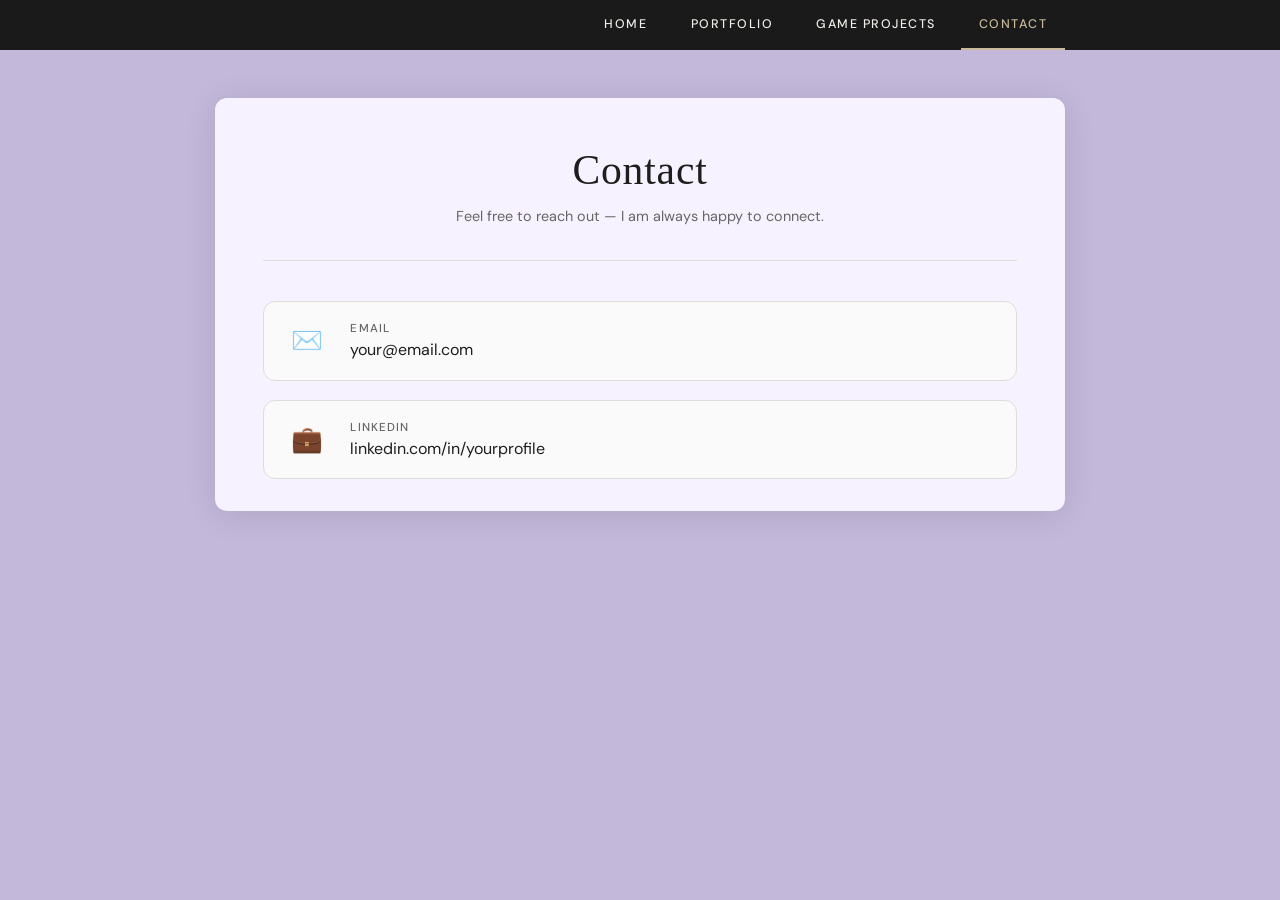
==== contact.html @ ad361e44 "first commit" ====
<!DOCTYPE html>
<html lang="en">
<head>
  <meta charset="UTF-8" />
  <meta name="viewport" content="width=device-width, initial-scale=1.0"/>
  <title>Contact</title>
  <link rel="stylesheet" href="style.css" />
  <link href="https://fonts.googleapis.com/css2?family=Cormorant+Garamond:wght@300;400;600&family=DM+Sans:wght@300;400;500&display=swap" rel="stylesheet"/>
</head>
<body>

  <nav>
    <ul>
      <li><a href="index.html">Home</a></li>
      <li><a href="portfolio.html">Portfolio</a></li>
      <li><a href="gameprojects.html">Game Projects</a></li>
      <li><a href="contact.html" class="active">Contact</a></li>
    </ul>
  </nav>

  <main>
    <div class="card">

      <div class="page-header">
        <h1>Contact</h1>
        <p>Feel free to reach out — I am always happy to connect.</p>
      </div>

      <div class="contact-info">

        <!-- ✏️ Replace href and text with your actual email address -->
        <a href="mailto:your@email.com" class="contact-link">
          <div class="contact-icon">✉️</div>
          <div>
            <div class="contact-label">Email</div>
            <div class="contact-value">your@email.com</div>
          </div>
        </a>

        <!-- ✏️ Replace href and text with your actual LinkedIn URL -->
        <a href="https://www.linkedin.com/in/yourprofile" target="_blank" class="contact-link">
          <div class="contact-icon">💼</div>
          <div>
            <div class="contact-label">LinkedIn</div>
            <div class="contact-value">linkedin.com/in/yourprofile</div>
          </div>
        </a>

      </div>
    </div>
  </main>

</body>
</html>
---- style.css ----
/* ===========================
   GLOBAL RESET & BASE
=========================== */
*, *::before, *::after {
  box-sizing: border-box;
  margin: 0;
  padding: 0;
}

:root {
  --bg: #c3b8da;
  --card-bg: #f6f2ff;
  --nav-bg: #1a1a1a;
  --nav-text: #f0ede8;
  --nav-hover: #c9b99a;
  --accent: #2b2b2b;
  --text-main: #1e1e1e;
  --text-muted: #666;
  --border: #e0ddd8;
  --thumb-bg: #d8d5d0;
  --shadow: 0 4px 32px rgba(0, 0, 0, 0.11);
  --radius: 12px;
}

html, body {
  min-height: 100vh;
  background: var(--bg);
  font-family: 'DM Sans', sans-serif;
  color: var(--text-main);
}

/* ===========================
   NAV
=========================== */
nav {
  background: var(--nav-bg);
  padding: 0 2rem;
  position: sticky;
  top: 0;
  z-index: 100;
}

nav ul {
  list-style: none;
  display: flex;
  gap: 0.5rem;
  max-width: 850px;       /* ← NAV WIDTH: change this to match .card max-width below */
  margin: 0 auto;
  justify-content: flex-end; /* ← pushes links to the right side */
}

nav ul li a {
  display: block;
  padding: 1rem 1.1rem;
  color: var(--nav-text);
  text-decoration: none;
  font-family: 'DM Sans', sans-serif;
  font-size: 0.78rem;
  letter-spacing: 0.12em;
  text-transform: uppercase;
  font-weight: 500;
  border-bottom: 2px solid transparent;
  transition: color 0.2s, border-color 0.2s;
}

nav ul li a:hover,
nav ul li a.active {
  color: var(--nav-hover);
  border-bottom-color: var(--nav-hover);
}

/* ===========================
   LAYOUT
=========================== */
main {
  min-height: calc(100vh - 56px);
  display: flex;
  align-items: flex-start;
  justify-content: center;
  padding: 3rem 1.5rem 4rem;
}

.card {
  background: var(--card-bg);
  border-radius: var(--radius);
  box-shadow: var(--shadow);
  width: 100%;
  max-width: 850px; /* ← CARD WIDTH: change this number (e.g. 500px, 700px, 900px) */
  padding: 3rem 3rem 2rem;
}

/* ===========================
   HERO SECTION
=========================== */
.hero {
  text-align: center;
  padding-bottom: 2.5rem;
  border-bottom: 1px solid var(--border);
  margin-bottom: 2.5rem;
}

.hero h1 {
  font-family: 'Playfair Display', serif;
  font-size: 3rem;
  font-weight: 300;
  letter-spacing: 0.02em;
  color: var(--text-main);
  line-height: 1.1;
  margin-bottom: 0.8rem;
}

.hero .tagline {
  font-size: 0.95rem;
  color: var(--text-muted);
  font-weight: 300;
  line-height: 1.7;
  max-width: 420px;
  margin: 0 auto;
}

/* ===========================
   SECTION ROWS (Home page links)
=========================== */
.sections {
  display: flex;
  flex-direction: column;
  gap: 0.5rem;
}

.section-row {
  display: flex;
  align-items: center;
  gap: 1.4rem;
  padding: 1.2rem 1rem;
  border-radius: 12px;
  text-decoration: none;
  color: inherit;
  border: 1px solid transparent;
  transition: background-color 0.2s, border-color 0.2s, transform 0.15s;
}

.section-row:hover {
  background: #f7f5f2;
  border-color: var(--border);
  transform: translateX(4px);
}

/* Thumbnail circle */
.thumb {
  flex-shrink: 0;
  width: 100px; /*<- width of thumbnail picture on links */
  height: 90px; /*<- height of thumbnail picture on links */
  border-radius: 2%; /*<- roundness of corners of thumbnail picture on links */
  background: var(--thumb-bg);
  overflow: hidden;
  position: relative;
  border: 2px solid var(--border);
  display: flex;
  align-items: center;
  justify-content: center;
}

.thumb img {
  width: 100%;
  height: 100%;
  object-fit: cover;
  display: block;
}

.thumb-fallback {
  font-size: 1.8rem;
  position: absolute;
  top: 50%;
  left: 50%;
  transform: translate(-50%, -50%);
}

.section-text {
  flex: 1;
}

.section-text h2 {
  font-family: 'Playfair Display', serif;
  font-size: 1.35rem;
  font-weight: 400;
  margin-bottom: 0.25rem;
  color: var(--text-main);
}

.section-text p {
  font-size: 0.85rem;
  color: var(--text-muted);
  line-height: 1.5;
}

.arrow {
  color: var(--text-muted);
  font-size: 1.2rem;
  flex-shrink: 0;
  transition: transform 0.2s;
}

.section-row:hover .arrow {
  transform: translateX(4px);
}

/* ===========================
   INNER PAGES – Page Header
=========================== */
.page-header {
  text-align: center;
  padding-bottom: 2rem;
  border-bottom: 1px solid var(--border);
  margin-bottom: 2.5rem;
}

.page-header h1 {
  font-family: 'Playfair Display', serif;
  font-size: 2.6rem;
  font-weight: 300;
  letter-spacing: 0.02em;
}

.page-header p {
  font-size: 0.9rem;
  color: var(--text-muted);
  margin-top: 0.6rem;
  line-height: 1.7;
}

/* ===========================
   PORTFOLIO GRID
=========================== */
.project-grid {
  display: grid;
  grid-template-columns: 1fr 1fr;
  gap: 1.2rem;
}

.project-card {
  background: #f7f5f2;
  border-radius: 12px;
  overflow: hidden;
  border: 1px solid var(--border);
  transition: transform 0.2s, box-shadow 0.2s;
}

.project-card:hover {
  transform: translateY(-3px);
  box-shadow: 0 8px 24px rgba(0,0,0,0.10);
}

.project-img {
  width: 100%;
  aspect-ratio: 16/9;
  background: var(--thumb-bg);
  display: flex;
  align-items: center;
  justify-content: center;
  font-size: 2rem;
}

.project-img img {
  width: 100%;
  height: 100%;
  object-fit: cover;
}

.project-info {
  padding: 0.9rem 1rem 1rem;
}

.project-info h3 {
  font-family: 'Playfair Display', serif;
  font-size: 1.15rem;
  font-weight: 400;
  margin-bottom: 0.25rem;
}

.project-info p {
  font-size: 0.8rem;
  color: var(--text-muted);
  line-height: 1.5;
}

/* ===========================
   CONTACT INFO (no form)
=========================== */
.contact-info {
  display: flex;
  flex-direction: column;
  gap: 1.2rem;
}

.contact-link {
  display: flex;
  align-items: center;
  gap: 1.2rem;
  padding: 1.2rem 1.2rem;
  border: 1px solid var(--border);
  border-radius: 12px;
  text-decoration: none;
  color: var(--text-main);
  background: #fafafa;
  transition: background-color 0.2s, border-color 0.2s, transform 0.15s;
}

.contact-link:hover {
  background: #f0ede8;
  border-color: #ccc;
  transform: translateX(4px);
}

.contact-icon {
  font-size: 1.6rem;
  flex-shrink: 0;
  width: 48px;
  text-align: center;
}

.contact-label {
  font-size: 0.72rem;
  letter-spacing: 0.1em;
  text-transform: uppercase;
  color: var(--text-muted);
  font-weight: 500;
  margin-bottom: 0.2rem;
}

.contact-value {
  font-size: 1rem;
  font-weight: 400;
  color: var(--text-main);
}

/* ===========================
   BLOG / ARTICLE LAYOUT
   (Portfolio & Game Projects)
=========================== */

/* Section intro label (e.g. "INTRO") */
.article-label {
  font-family: 'DM Sans', sans-serif;
  font-size: 0.72rem;
  font-weight: 700;
  letter-spacing: 0.18em;
  text-transform: uppercase;
  color: var(--text-muted);
  margin-bottom: 1rem;
}

/* Article section block */
.article-section {
  padding-bottom: 2.5rem;
  margin-bottom: 2.5rem;
  border-bottom: 1px solid var(--border);
}

.article-section:last-child {
  border-bottom: none;
  margin-bottom: 0;
  padding-bottom: 0;
}

.article-section h2 {
  font-family: 'Playfair Display', serif;
  font-size: 1.9rem;
  font-weight: 400;
  margin-bottom: 1rem;
  line-height: 1.2;
}

.article-section p {
  font-size: 0.93rem;
  line-height: 1.85;
  color: var(--text-main);
  margin-bottom: 1rem;
}

.article-section p:last-child {
  margin-bottom: 0;
}

/* Full-width image inside an article section */
.article-img {
  width: 100%;
  border-radius: 10px;
  overflow: hidden;
  margin: 1.5rem 0;
  background: var(--thumb-bg);
  display: flex;
  align-items: center;
  justify-content: center;
  min-height: 200px;
}

.article-img img {
  width: 100%;
  display: block;
  border-radius: 10px;
}

.article-img-caption {
  font-size: 0.78rem;
  color: var(--text-muted);
  text-align: center;
  margin-top: -0.8rem;
  margin-bottom: 1rem;
}

/* Side-by-side image + text */
.article-split {
  display: grid;
  grid-template-columns: 1fr 1fr;
  gap: 1.5rem;
  align-items: start;
  margin: 1.5rem 0;
}

.article-split .article-img {
  margin: 0;
}

/* Quick-nav links at top of game projects page */
.section-nav {
  display: flex;
  flex-direction: column;
  gap: 0.5rem;
  margin-bottom: 2.5rem;
  padding-bottom: 2.5rem;
  border-bottom: 1px solid var(--border);
}

/* Reuse .section-row style but as an anchor pointing to an id on the same page */


/* ===========================
   RESPONSIVE
=========================== */
@media (max-width: 520px) {
  .card {
    padding: 2rem 1.5rem 1.5rem;
  }

  .hero h1 {
    font-size: 2.2rem;
  }

  .project-grid {
    grid-template-columns: 1fr;
  }

  nav ul {
    gap: 0;
  }

  nav ul li a {
    padding: 1rem 0.7rem;
    font-size: 0.7rem;
  }
}
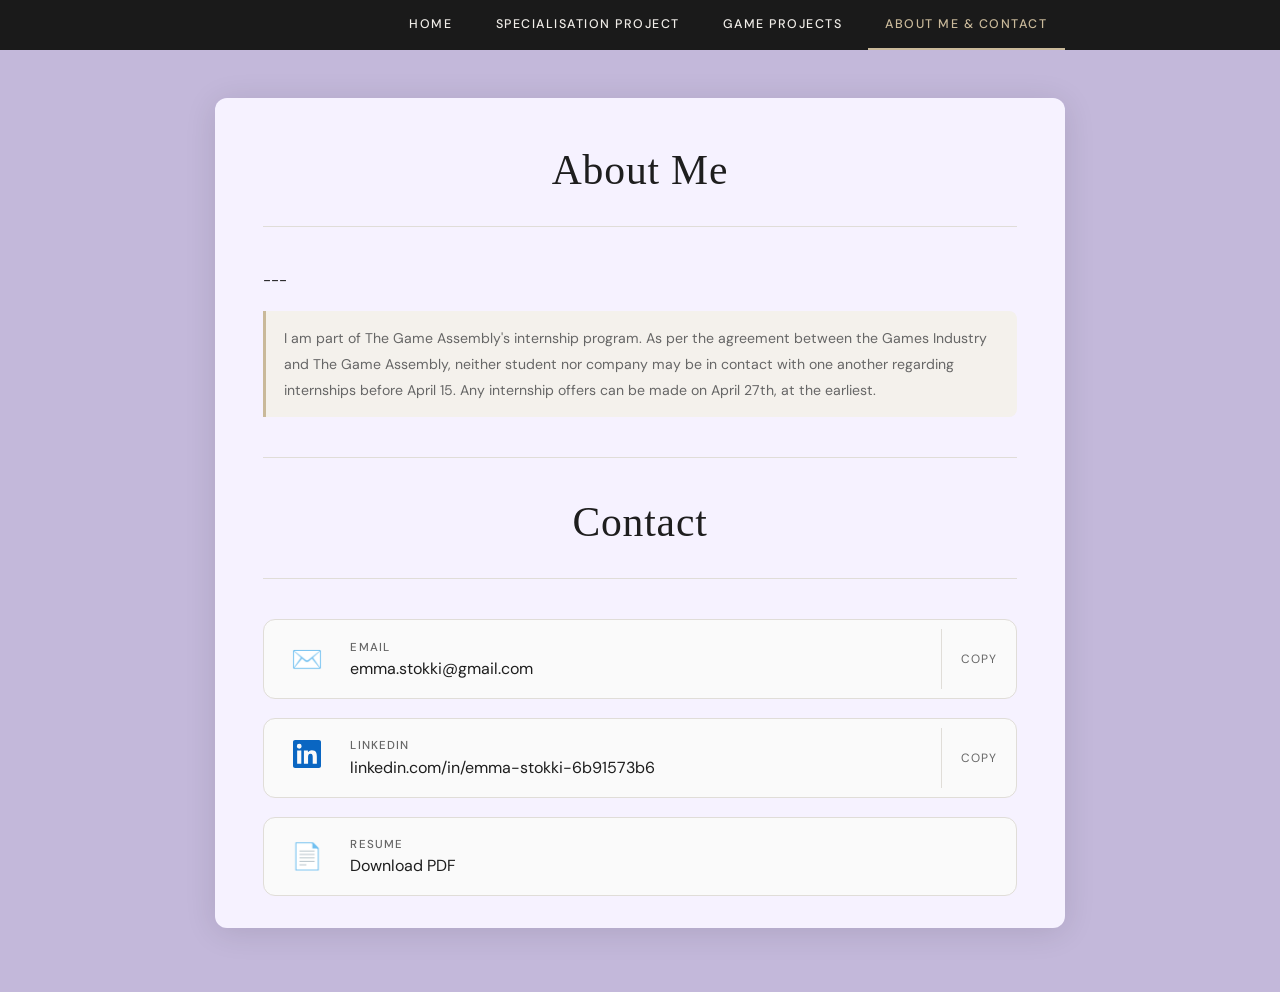
==== commit b9a13902: "Update260406" ====
--- a/contact.html
+++ b/contact.html
@@ -3,52 +3,189 @@
 <head>
   <meta charset="UTF-8" />
   <meta name="viewport" content="width=device-width, initial-scale=1.0"/>
-  <title>Contact</title>
+  <title>About Me & Contact</title>
   <link rel="stylesheet" href="style.css" />
-  <link href="https://fonts.googleapis.com/css2?family=Cormorant+Garamond:wght@300;400;600&family=DM+Sans:wght@300;400;500&display=swap" rel="stylesheet"/>
+  <link href="https://fonts.googleapis.com/css2?family=Playfair+Display:wght@300;400;600&family=DM+Sans:wght@300;400;500&display=swap" rel="stylesheet"/>
+  <script src="content.js"></script>
+  <style>
+    .about-section {
+      padding-bottom: 2.5rem;
+      margin-bottom: 2.5rem;
+      border-bottom: 1px solid var(--border);
+    }
+
+    .about-section p {
+      font-size: 0.93rem;
+      line-height: 1.85;
+      color: var(--text-main);
+      margin-bottom: 1rem;
+    }
+
+    .about-section p:last-child { margin-bottom: 0; }
+
+    .about-section p.notice {
+      background: #f4f1ec;
+      border-left: 3px solid #c9b99a;
+      padding: 0.9rem 1.1rem;
+      border-radius: 0 8px 8px 0;
+      font-size: 0.88rem;
+      color: var(--text-muted);
+    }
+
+    /* Outer wrapper — row with copy button on the right */
+    .contact-link {
+      display: flex;
+      align-items: center;
+      justify-content: space-between;
+      border: 1px solid var(--border);
+      border-radius: 12px;
+      background: #fafafa;
+      transition: background-color 0.2s, border-color 0.2s;
+      padding: 0;
+      overflow: hidden;
+    }
+
+    .contact-link:hover {
+      background: #f0ede8;
+      border-color: #ccc;
+    }
+
+    /* The clickable link part */
+    .contact-link-inner {
+      display: flex;
+      align-items: center;
+      gap: 1.2rem;
+      padding: 1.2rem;
+      text-decoration: none;
+      color: var(--text-main);
+      flex: 1;
+      transition: transform 0.15s;
+    }
+
+    .contact-link:hover .contact-link-inner {
+      transform: translateX(4px);
+    }
+
+    .copy-btn {
+      background: none;
+      border: none;
+      border-left: 1px solid var(--border);
+      padding: 0 1.2rem;
+      height: 100%;
+      min-height: 60px;
+      font-family: 'DM Sans', sans-serif;
+      font-size: 0.75rem;
+      letter-spacing: 0.08em;
+      text-transform: uppercase;
+      color: var(--text-muted);
+      cursor: pointer;
+      transition: background-color 0.15s, color 0.15s;
+      flex-shrink: 0;
+    }
+
+    .copy-btn:hover { background: #e8e4de; color: var(--text-main); }
+    .copy-btn.copied { color: #3a7d44; }
+  </style>
 </head>
 <body>
 
   <nav>
     <ul>
       <li><a href="index.html">Home</a></li>
-      <li><a href="portfolio.html">Portfolio</a></li>
+      <li><a href="portfolio.html">Specialisation Project</a></li>
       <li><a href="gameprojects.html">Game Projects</a></li>
-      <li><a href="contact.html" class="active">Contact</a></li>
+      <li><a href="contact.html" class="active">About Me &amp; Contact</a></li>
     </ul>
   </nav>
 
   <main>
     <div class="card">
 
-      <div class="page-header">
-        <h1>Contact</h1>
-        <p>Feel free to reach out — I am always happy to connect.</p>
+      <!-- ABOUT ME -->
+      <div class="about-section">
+        <div class="page-header">
+          <h1 id="about-heading"></h1>
+        </div>
+        <div id="about-text"></div>
       </div>
 
-      <div class="contact-info">
+      <!-- CONTACT -->
+      <div>
+        <div class="page-header">
+          <h1 id="contact-heading"></h1>
+        </div>
 
-        <!-- ✏️ Replace href and text with your actual email address -->
-        <a href="mailto:your@email.com" class="contact-link">
-          <div class="contact-icon">✉️</div>
-          <div>
-            <div class="contact-label">Email</div>
-            <div class="contact-value">your@email.com</div>
+        <div class="contact-info">
+
+<!-- ✏️ Replace with your actual email address in both places -->
+          <div class="contact-link">
+            <a href="mailto:emma.stokki@gmail.com" class="contact-link-inner">
+              <div class="contact-icon">&#x2709;&#xFE0F;</div>
+              <div>
+                <div class="contact-label">Email</div>
+                <div class="contact-value">emma.stokki@gmail.com</div>
+              </div>
+            </a>
+            <button class="copy-btn" onclick="copyText('emma.stokki@gmail.com', this)">Copy</button>
           </div>
-        </a>
 
-        <!-- ✏️ Replace href and text with your actual LinkedIn URL -->
-        <a href="https://www.linkedin.com/in/yourprofile" target="_blank" class="contact-link">
-          <div class="contact-icon">💼</div>
-          <div>
-            <div class="contact-label">LinkedIn</div>
-            <div class="contact-value">linkedin.com/in/yourprofile</div>
+          <!-- ✏️ Replace with your actual LinkedIn URL in both places -->
+          <div class="contact-link">
+            <a href="https://www.linkedin.com/in/emma-stokki-6b91573b6" target="_blank" class="contact-link-inner">
+              <div class="contact-icon">
+                <svg xmlns="http://www.w3.org/2000/svg" viewBox="0 0 24 24" width="28" height="28" fill="#0A66C2">
+                  <path d="M20.45 20.45h-3.55v-5.57c0-1.33-.03-3.04-1.85-3.04-1.85 0-2.14 1.45-2.14 2.94v5.67H9.36V9h3.41v1.56h.05c.47-.9 1.63-1.85 3.36-1.85 3.59 0 4.25 2.36 4.25 5.43v6.31zM5.34 7.43a2.06 2.06 0 1 1 0-4.12 2.06 2.06 0 0 1 0 4.12zM7.12 20.45H3.56V9h3.56v11.45zM22.22 0H1.77C.79 0 0 .77 0 1.72v20.56C0 23.23.79 24 1.77 24h20.45C23.21 24 24 23.23 24 22.28V1.72C24 .77 23.21 0 22.22 0z"/>
+                </svg>
+              </div>
+              <div>
+                <div class="contact-label">LinkedIn</div>
+                <div class="contact-value">linkedin.com/in/emma-stokki-6b91573b6</div>
+              </div>
+            </a>
+            <button class="copy-btn" onclick="copyText('linkedin.com/in/emma-stokki-6b91573b6', this)">Copy</button>
           </div>
-        </a>
 
+          <!-- ✏️ Put your PDF in your portfolio folder and update the filename below -->
+          <div class="contact-link">
+            <a href="resume.pdf" download class="contact-link-inner">
+              <div class="contact-icon">&#x1F4C4;</div>
+              <div>
+                <div class="contact-label">Resume</div>
+                <div class="contact-value">Download PDF</div>
+              </div>
+            </a>
+          </div>
+
+        </div>
       </div>
+
     </div>
   </main>
 
+  <script>
+    var c = content.contact;
+    document.getElementById('about-heading').textContent   = c.aboutHeading;
+    document.getElementById('contact-heading').textContent = c.contactHeading;
+
+    var aboutDiv = document.getElementById('about-text');
+    c.aboutParagraphs.forEach(function(text, i) {
+      var p = document.createElement('p');
+      if (i === c.aboutParagraphs.length - 1) p.className = 'notice';
+      p.textContent = text;
+      aboutDiv.appendChild(p);
+    });
+
+    function copyText(text, btn) {
+      navigator.clipboard.writeText(text).then(function() {
+        btn.textContent = 'Copied!';
+        btn.classList.add('copied');
+        setTimeout(function() {
+          btn.textContent = 'Copy';
+          btn.classList.remove('copied');
+        }, 2000);
+      });
+    }
+  </script>
+
 </body>
 </html>
--- a/style.css
+++ b/style.css
@@ -110,11 +110,11 @@
 }
 
 .hero .tagline {
-  font-size: 0.95rem;
-  color: var(--text-muted);
-  font-weight: 300;
+  font-size: 1rem;
+  color: var(--text-muted);
+  font-weight: 400;
   line-height: 1.7;
-  max-width: 420px;
+  max-width: 480px;
   margin: 0 auto;
 }
 
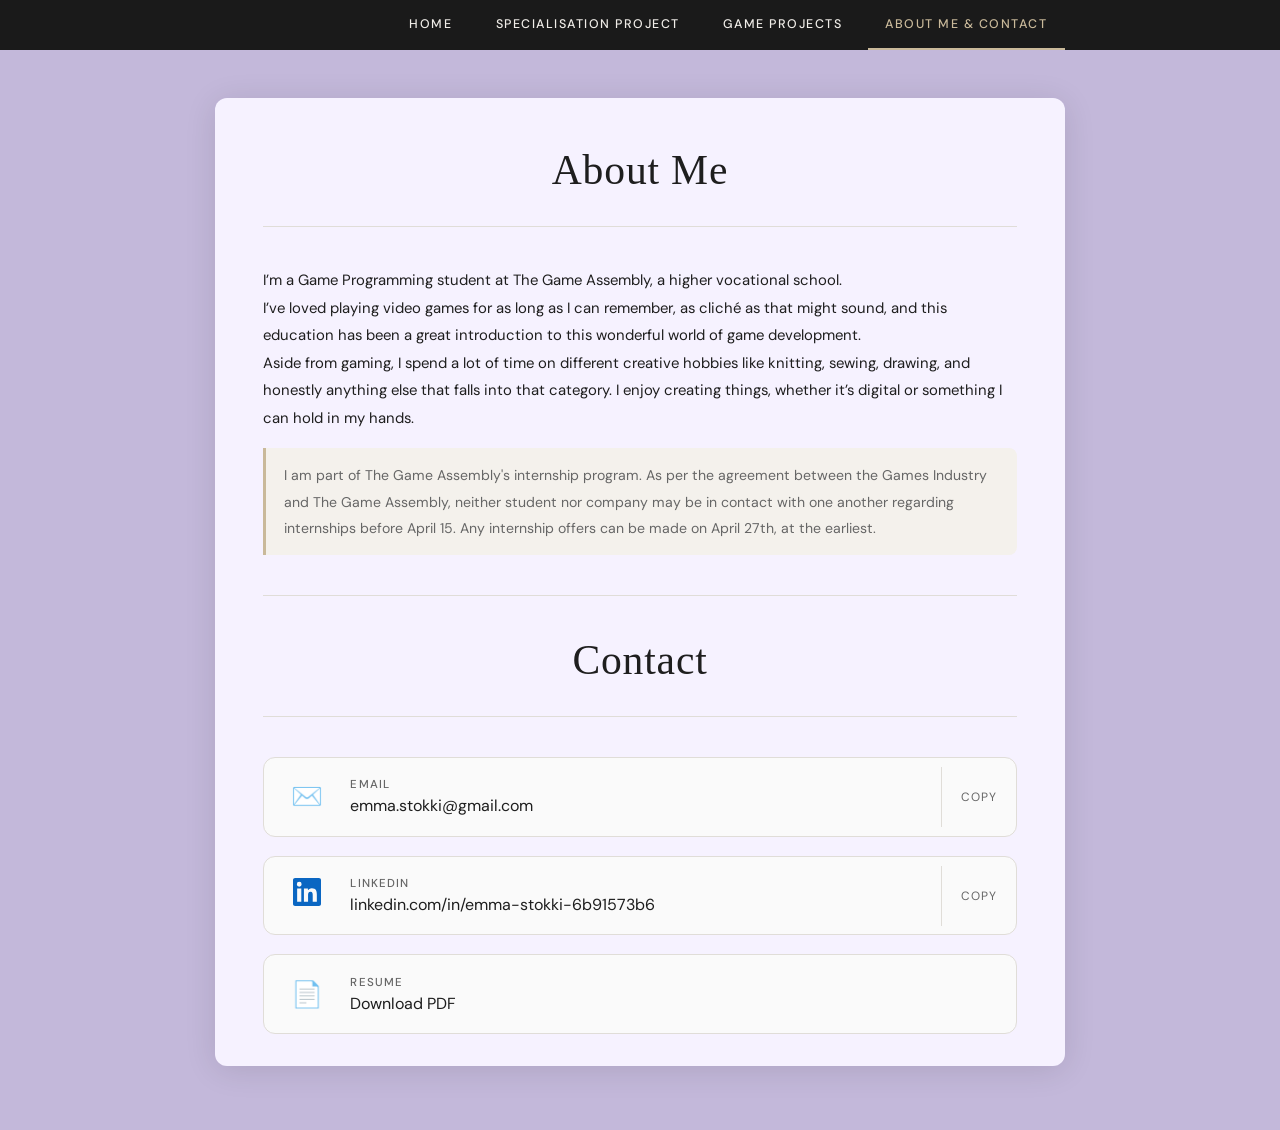
==== commit 7382faad: "Update 20260407" ====
--- a/contact.html
+++ b/contact.html
@@ -171,7 +171,7 @@
     c.aboutParagraphs.forEach(function(text, i) {
       var p = document.createElement('p');
       if (i === c.aboutParagraphs.length - 1) p.className = 'notice';
-      p.textContent = text;
+      p.innerHTML = text.replace(/\n/g, '<br>');
       aboutDiv.appendChild(p);
     });
 
--- a/style.css
+++ b/style.css
@@ -228,6 +228,19 @@
   line-height: 1.7;
 }
 
+
+
+
+.page-header h4 {
+  font-family: 'Playfair Display', serif;
+  font-size: 2rem;
+  font-weight: 300;
+  letter-spacing: 0.02em;
+}
+
+
+
+
 /* ===========================
    PORTFOLIO GRID
 =========================== */
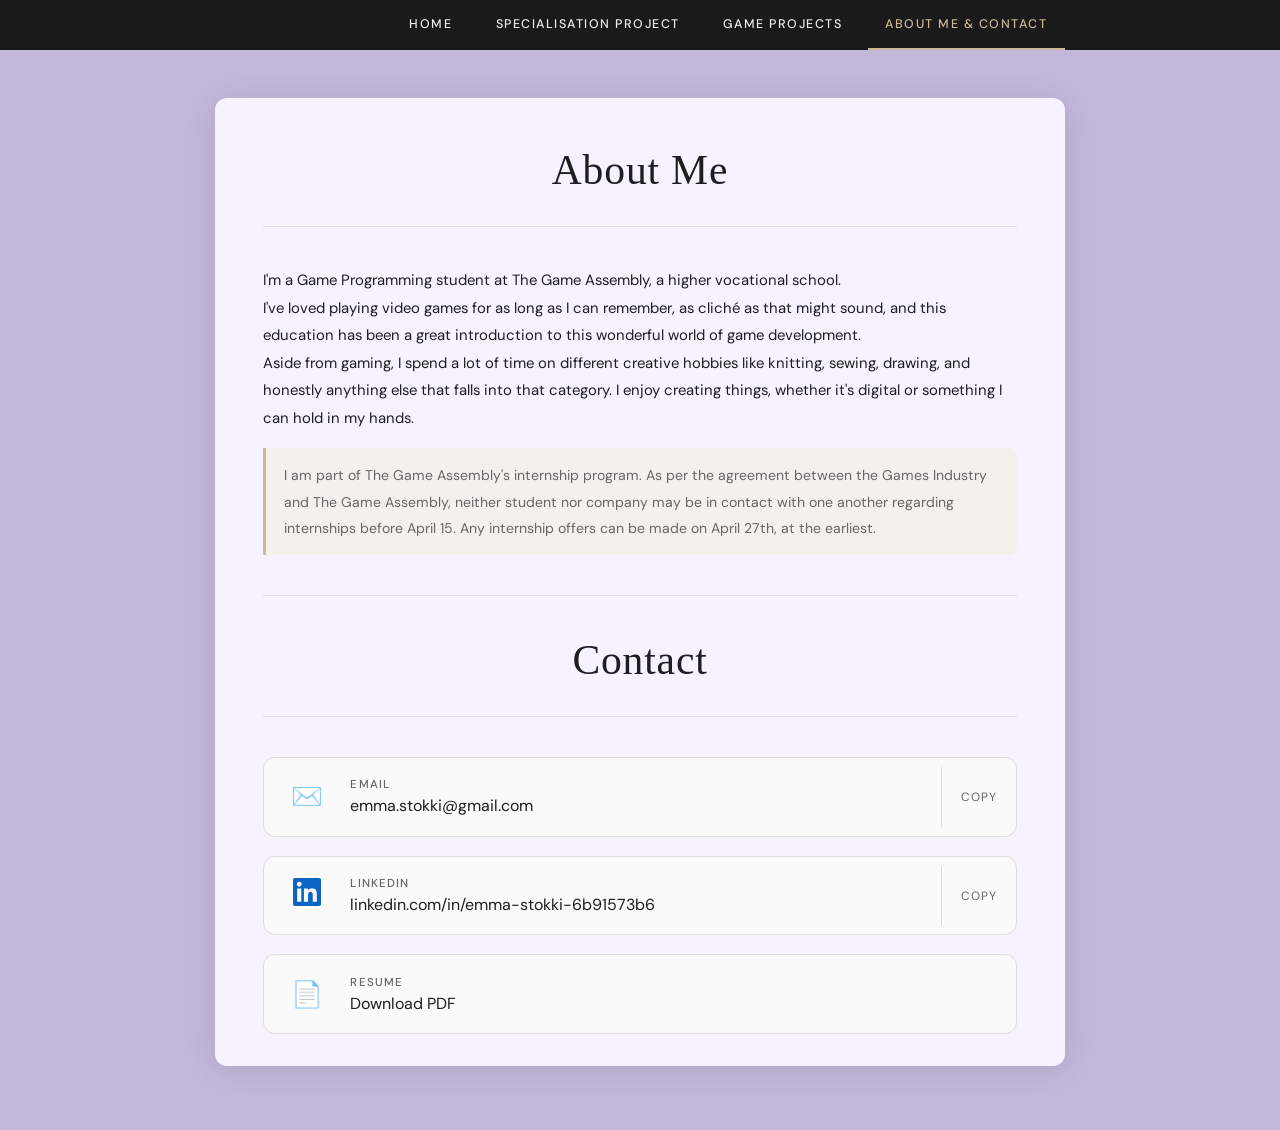
==== commit d22ae430: "Update 260408" ====
--- a/contact.html
+++ b/contact.html
@@ -147,7 +147,7 @@
 
           <!-- ✏️ Put your PDF in your portfolio folder and update the filename below -->
           <div class="contact-link">
-            <a href="resume.pdf" download class="contact-link-inner">
+            <a href="CV_Emma_Stokki.pdf" download class="contact-link-inner">
               <div class="contact-icon">&#x1F4C4;</div>
               <div>
                 <div class="contact-label">Resume</div>
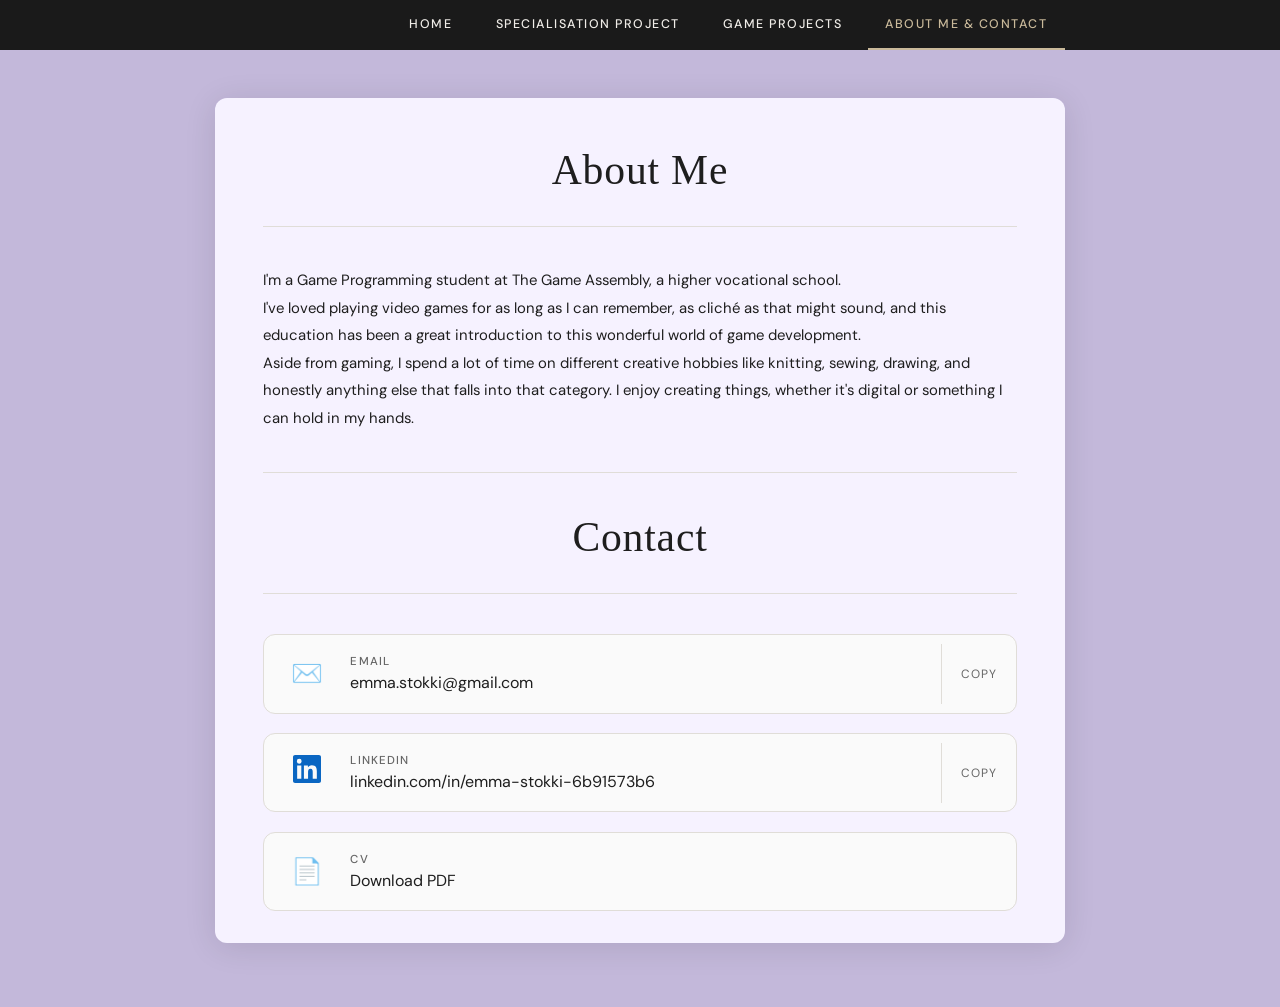
==== commit 28029d3d: "Added P7" ====
--- a/contact.html
+++ b/contact.html
@@ -150,7 +150,7 @@
             <a href="CV_Emma_Stokki.pdf" download class="contact-link-inner">
               <div class="contact-icon">&#x1F4C4;</div>
               <div>
-                <div class="contact-label">Resume</div>
+                <div class="contact-label">CV</div>
                 <div class="contact-value">Download PDF</div>
               </div>
             </a>
@@ -170,7 +170,6 @@
     var aboutDiv = document.getElementById('about-text');
     c.aboutParagraphs.forEach(function(text, i) {
       var p = document.createElement('p');
-      if (i === c.aboutParagraphs.length - 1) p.className = 'notice';
       p.innerHTML = text.replace(/\n/g, '<br>');
       aboutDiv.appendChild(p);
     });
